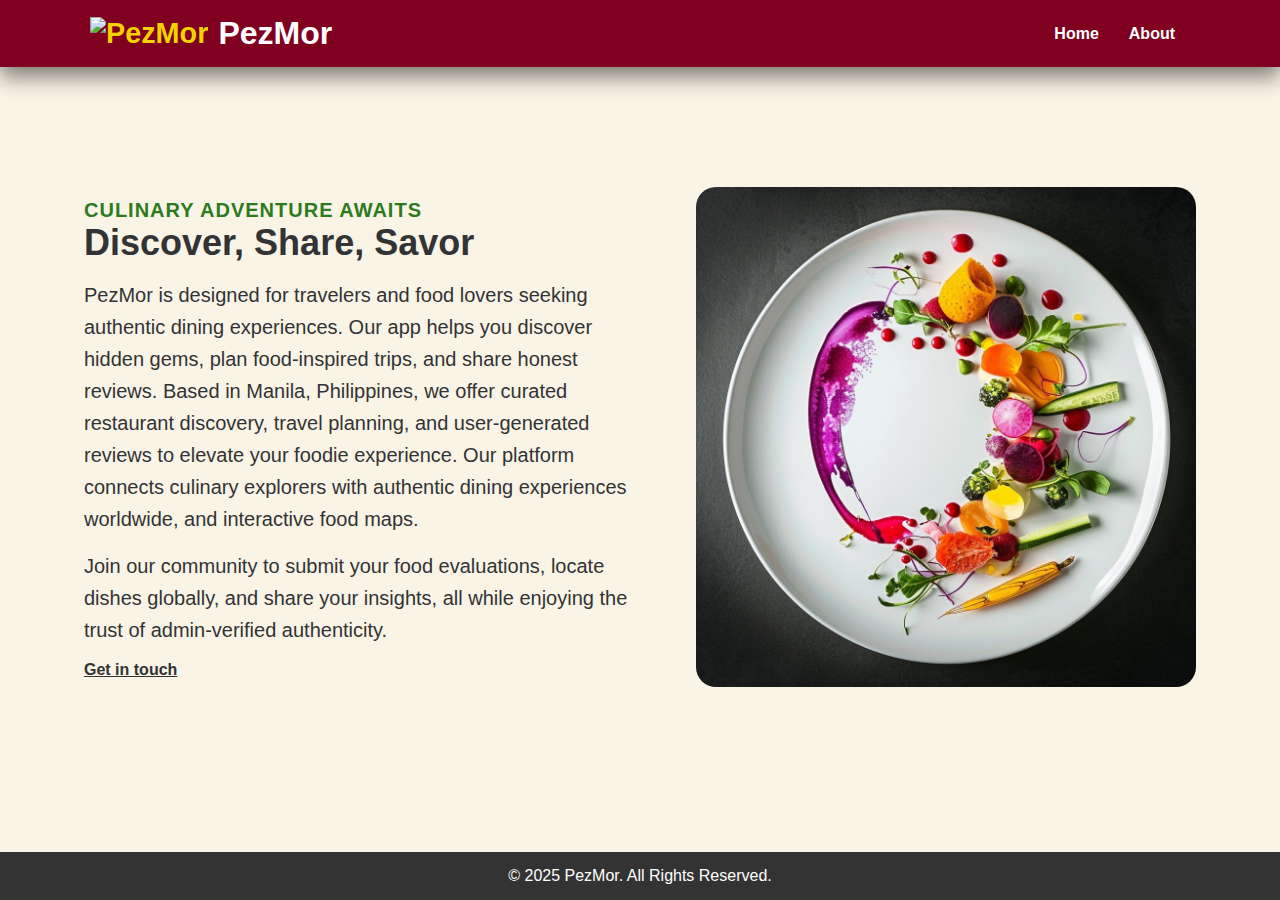
==== pages/about/index.html @ 9b4613b2 "feat(about): add initial About page" ====
<!DOCTYPE html>
<html lang="en">
<head>
    <meta charset="UTF-8">
    <meta name="viewport" content="width=device-width, initial-scale=1.0">
    <link rel="stylesheet" href="assets\css\style.css">
    <title>PezMor - About Us</title>
</head>
<body>
    <!-- Header & Navigation -->
    <header>
        <div class="container">
            <div class="logo">
                <a href="index.html">
                    <img src="../../Logo/logov2.png" alt="PezMor" width="50">
                </a>
            </div>
            <a href="index.html">
                <h1>PezMor</h1>
            </a>

            <!-- Hamburger Button -->
            <button class="hamburger" onclick="toggleMenu()">☰</button>

            <!-- Navigation Menu -->
            <nav id="nav-menu">
                <ul>
                    <li><a href="../../index.html"><strong>Home</strong></a></li>
                    <li><a href="index.html"><strong>About</strong></a></li>
                </ul>
            </nav>
        </div>
    </header>

    <!-- About Us --->
    <section class="about">
        <div class="container about-content">
            <div class="text-section">
                <h5 class="highlight">CULINARY ADVENTURE AWAITS</h5>
                <h2>Discover, Share, Savor</h2>
                <p>
                    PezMor is designed for travelers and food lovers seeking authentic dining experiences. Our app helps you discover hidden gems, plan food-inspired trips, and share honest reviews. Based in Manila, Philippines, we offer curated restaurant discovery, travel planning, and user-generated reviews to elevate your foodie experience. Our platform connects culinary explorers with authentic dining experiences worldwide, and interactive food maps.
                </p>
                <p>
                    Join our community to submit your food evaluations, locate dishes globally, 
                    and share your insights, all while enjoying the trust of admin-verified authenticity.
                </p>
                <a href="#" class="contact-link">Get in touch</a>
            </div>
            <div class="image-section">
                <img src="../../assets/img/about.png" alt="Culinary Experience">
            </div>
        </div>
    </section>

    <!-- Footer -->
    <footer>
        <p>&copy; 2025 PezMor. All Rights Reserved.</p>
    </footer>

    <!-- JS for Hamburger -->
    <script>
        document.addEventListener("DOMContentLoaded", function () {
        const hamburger = document.querySelector(".hamburger");
        const navMenu = document.querySelector("#nav-menu");

        hamburger.addEventListener("click", function () {
            navMenu.classList.toggle("active");
        });
    });
    </script>
</body>
</html>
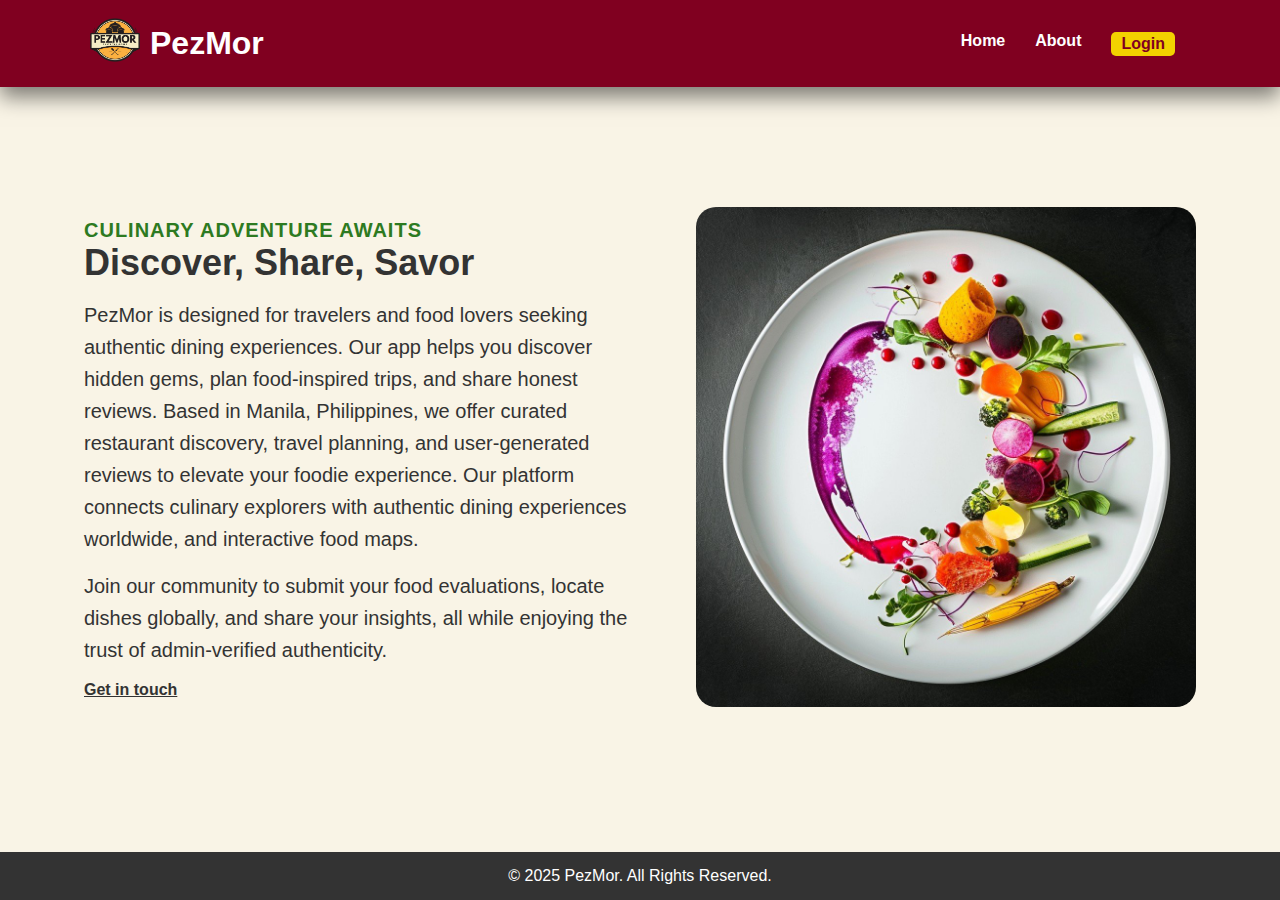
==== commit aa9a1d91: "feat(auth): add login popup functionality" ====
--- a/pages/about/index.html
+++ b/pages/about/index.html
@@ -3,7 +3,8 @@
 <head>
     <meta charset="UTF-8">
     <meta name="viewport" content="width=device-width, initial-scale=1.0">
-    <link rel="stylesheet" href="assets\css\style.css">
+    <link rel="stylesheet" href="/assets/css/login.css"> <!-- login CSS -->
+    <link rel="stylesheet" href="assets/css/style.css">
     <title>PezMor - About Us</title>
 </head>
 <body>
@@ -12,10 +13,10 @@
         <div class="container">
             <div class="logo">
                 <a href="index.html">
-                    <img src="../../Logo/logov2.png" alt="PezMor" width="50">
+                    <img src="../../assets/img/logo.png" alt="PezMor" width="50">
                 </a>
             </div>
-            <a href="index.html">
+            <a href="../../index.html">
                 <h1>PezMor</h1>
             </a>
 
@@ -27,6 +28,7 @@
                 <ul>
                     <li><a href="../../index.html"><strong>Home</strong></a></li>
                     <li><a href="index.html"><strong>About</strong></a></li>
+                    <li><a href="#" class="login-trigger">Login</a></li>
                 </ul>
             </nav>
         </div>
@@ -58,16 +60,8 @@
         <p>&copy; 2025 PezMor. All Rights Reserved.</p>
     </footer>
 
-    <!-- JS for Hamburger -->
-    <script>
-        document.addEventListener("DOMContentLoaded", function () {
-        const hamburger = document.querySelector(".hamburger");
-        const navMenu = document.querySelector("#nav-menu");
+    <!-- Global script for login and hamburger -->
+    <script src="/assets/js/script.js" defer></script>
 
-        hamburger.addEventListener("click", function () {
-            navMenu.classList.toggle("active");
-        });
-    });
-    </script>
 </body>
 </html>--- a/assets/css/login.css
+++ b/assets/css/login.css
@@ -0,0 +1,131 @@
+/* Login Popup Styling */
+#login-popup {
+    position: fixed;
+    top: 50%;
+    left: 50%;
+    transform: translate(-50%, -50%);
+    width: 350px;
+    background: white;
+    border-radius: 8px;
+    box-shadow: 0 10px 25px rgba(0, 0, 0, 0.3);
+    padding: 20px;
+    text-align: center;
+    display: none;
+    z-index: 1000;
+}
+
+/* Ensure the overlay is behind the popup */
+.popup-overlay {
+    position: fixed;
+    top: 0;
+    left: 0;
+    width: 100%;
+    height: 100%;
+    background: rgba(0, 0, 0, 0.5);
+    z-index: 999;
+}
+
+.popup-content h2 {
+    font-size: 22px;
+    margin-bottom: 15px;
+    color: #800020; /* Matching your theme */
+}
+
+/* Ensure the popup is on top */
+.popup-content {
+    position: fixed;
+    top: 50%;
+    left: 50%;
+    transform: translate(-50%, -50%);
+    background: white;
+    padding: 20px;
+    border-radius: 10px;
+    box-shadow: 0px 0px 10px rgba(0, 0, 0, 0.3);
+    z-index: 1000;
+    width: 350px;
+}
+
+.role-selection {
+    display: flex;
+    justify-content: center;
+    gap: 15px;
+    margin-bottom: 15px;
+}
+
+.role-selection label {
+    font-size: 14px;
+    color: #333;
+    cursor: pointer;
+}
+
+.input-group {
+    text-align: left;
+    margin-bottom: 15px;
+}
+
+.input-group label {
+    display: block;
+    font-weight: bold;
+    margin-bottom: 5px;
+    color: #444;
+}
+
+.input-group input {
+    width: 100%;
+    padding: 10px;
+    border: 1px solid #ccc;
+    border-radius: 5px;
+    font-size: 14px;
+}
+
+.login-btn {
+    width: 100%;
+    background: #800020;
+    color: white;
+    padding: 10px;
+    border: none;
+    border-radius: 5px;
+    font-size: 16px;
+    cursor: pointer;
+    transition: background 0.3s ease;
+}
+
+.login-btn:hover {
+    background: #ffd700;
+}
+
+.close-btn {
+    position: absolute;
+    top: 10px;
+    right: 15px;
+    cursor: pointer;
+    font-size: 20px;
+    font-weight: bold;
+    color: #800020;
+}
+
+.close-btn:hover {
+    color: black;
+}
+
+.popup-content input,
+.popup-content button {
+    position: relative;
+    z-index: 1001;
+}
+
+/* Styles for Login Button in Navbar */
+nav ul li:last-child a {
+    background: #f2d200; /* Gold color */
+    color: #800020; /* Dark red text */
+    padding: 3px 10px; 
+    border-radius: 5px;
+    font-weight: bold;
+    transition: background 0.3s ease, color 0.3s ease;
+}
+
+nav ul li:last-child a:hover {
+    background: #ffd700; /* Lighter gold */
+    color: #ffffff; /* Darker red for contrast */
+}
+
--- a/pages/about/assets/css/style.css
+++ b/pages/about/assets/css/style.css
@@ -0,0 +1,313 @@
+/* Reset & Global Styles */
+* {
+    margin: 0;
+    padding: 0;
+    box-sizing: border-box;
+    font-family: Arial, sans-serif;
+}
+
+body {
+    background-color: #f9f4e6; /*  Soft cream color */
+    color: #333;
+    display: flex;
+    flex-direction: column;
+    min-height: 100vh;
+}
+
+/* Header */
+header {
+    background-color: #800020;
+    color: white;
+    padding: 15px 0;
+    box-shadow: 0 10px 20px rgba(0, 0, 0, 0.5);
+    position: relative;
+    z-index: 10;
+}
+
+.container {
+    width: 90%;
+    max-width: 1100px;
+    margin: 0 auto;
+    display: flex;
+    align-items: center;
+    justify-content: space-between;
+}
+
+.logo {
+    font-size: 1.8em;
+    font-weight: bold;
+    color: #f2d200; /* Gold color */
+    margin-right: 10px; /* Space between logo and h1 */
+}
+
+.logo a {
+    text-decoration: none;
+    color: #f2d200; /* Gold color */
+    transition: color 0.3s ease;
+}
+
+.container h1 {
+    margin: 0; /* Adjust space between the logo and the h1 */
+    font-size: 2em;
+    display: inline-block;
+    color: white;
+}
+
+
+.container h1:hover {
+    color: #ffd700; /* Gold hover effect */
+}
+
+nav {
+    margin-left: auto;
+    display: block;
+}
+
+nav ul {
+    list-style: none;
+    display: flex;
+}
+
+nav ul li {
+    margin: 0 15px;
+    font-size: 20px;
+}
+
+nav ul li a {
+    color: white;
+    text-decoration: none;
+    font-size: 16px;
+    display: block;
+    transition: color 0.3s ease;
+}
+
+/* About Page */
+.about {
+    padding: 100px 0;
+}
+
+.about-content {
+    display: flex;
+    align-items: center;
+    justify-content: center;
+    gap: 50px;
+    flex-wrap: wrap;
+    width: 90%;
+    max-width: 1200px;
+    margin: auto;
+    padding: 20px;
+}
+
+.text-section {
+    flex: 1;
+    min-width: 300px;
+    max-width: 600px;
+    text-align: left;
+}
+
+.text-section h5 {
+    font-size: 20px;
+    color: #2d7a21;
+    text-transform: uppercase;
+    font-weight: bold;
+    letter-spacing: 1px;
+}
+
+.text-section h2 {
+    font-size: 36px;
+    font-weight: bold;
+    margin-bottom: 15px;
+}
+
+.text-section p {
+    font-size: 20px;
+    line-height: 1.6;
+    margin-bottom: 15px;
+}
+
+.contact-link {
+    color: #333;
+    text-decoration: underline;
+    font-weight: bold;
+}
+
+.image-section {
+    flex: 1;
+    text-align: center;
+    min-width: 300px;
+    max-width: 500px;
+}
+
+.image-section img {
+    width: 100%;
+    height: auto;
+    max-width: 600px;
+    border-radius: 20px;
+}
+
+/* When the hamburger menu is open, change the background color */
+nav.active ul {
+    background-color: #f9f4e6; /* Soft Cream Color */
+    padding: 10px 0;
+    border-radius: 5px;
+}
+
+/* Change text color when menu expands */
+nav.active ul li a {
+    color: #800020; /* Dark red text for contrast */
+}
+
+nav ul li a:hover {
+    color: #ffd700; /* Gold hover effect */
+}
+
+/* Footer */
+footer {
+    background: #333;
+    color: white;
+    text-align: center;
+    padding: 15px 0;
+    width: 100%;
+    margin-top: auto;
+}
+
+img {
+    max-width: 100%;
+    height: auto;
+}
+
+/* Hamburger Button */
+.hamburger {
+    display: none; /* Hide on large screens */
+    font-size: 28px;
+    background: none;
+    border: none;
+    color: white;
+    cursor: pointer;
+}
+
+/* ================= RESPONSIVE DESIGN ================== */
+
+/* 🌟 Extra Large Screens (4K Displays) */
+@media (min-width: 1800px) {
+    .container {
+        max-width: 1600px;
+    }
+    .hero-content h2 {
+        font-size: 60px;
+    }
+    .hero-content p {
+        font-size: 24px;
+    }
+}
+
+/* 💻 Large Screens (Desktops & Laptops) */
+@media (min-width: 1200px) and (max-width: 1799px) {
+    .hero-content h2 {
+        font-size: 50px;
+    }
+    .hero-content p {
+        font-size: 20px;
+    }
+}
+
+/* 📱 Medium Screens (Tablets) */
+@media (max-width: 1024px) {
+    .container {
+        width: 95%;
+    }
+    .hero-content h2 {
+        font-size: 35px;
+    }
+    .hero-content p {
+        font-size: 16px;
+    }
+
+    /* About */
+    .about-content {
+        flex-direction: column; /* Stack content */
+        text-align: center;
+        padding: 30px;
+    }
+
+    .text-section {
+        order: 1; /* Text first */
+        width: 80%;
+    }
+
+    .image-section {
+        order: 2; /* Image below */
+        width: 80%;
+    }
+
+    .image-section img {
+        max-width: 100%;
+        height: auto;
+    }
+}
+
+/* Small Screens (Mobile) */
+@media (max-width: 768px) {
+    .hamburger {
+        display: block; /* Show on small screens */
+    }
+
+    nav {
+        display: none; /* Hide nav initially */
+        width: 100%;
+        background: #800020;
+        position: absolute;
+        top: 60px; /* Adjust according to header height */
+        left: 0;
+        text-align: center;
+        padding: 10px 0;
+        z-index: 100;
+    }
+
+    nav.active {
+        display: block; /* Show when active */
+    }
+
+    nav ul {
+        flex-direction: column;
+    }
+
+    nav ul li {
+        margin: 10px 0;
+    }
+
+    /* About */
+    .about-content {
+        flex-direction: column; /* Stack items vertically */
+        text-align: center;
+    }
+
+    .text-section {
+        order: 1; /* Ensure text appears first */
+        width: 95%;  /* Make text container wider */
+        max-width: 600px; /* Prevent it from getting too narrow */
+        font-size: 18px; /* Keep text readable */
+        line-height: 1.6; /* Improve spacing */
+        word-break: normal; /* Prevent breaking mid-word */
+        hyphens: auto; /* Improve word wrapping naturally */
+    }
+
+    .image-section {
+        order: 2; /* Image appears below the text */
+    }
+
+    .image-section img {
+        max-width: 90%;
+        height: auto;
+    }
+}
+
+/* Extra Small Screens (Mobile Phones) */
+@media (max-width: 480px) {
+    .hero-content h2 {
+        font-size: 24px;
+    }
+    .hero-content p {
+        font-size: 12px;
+    }
+}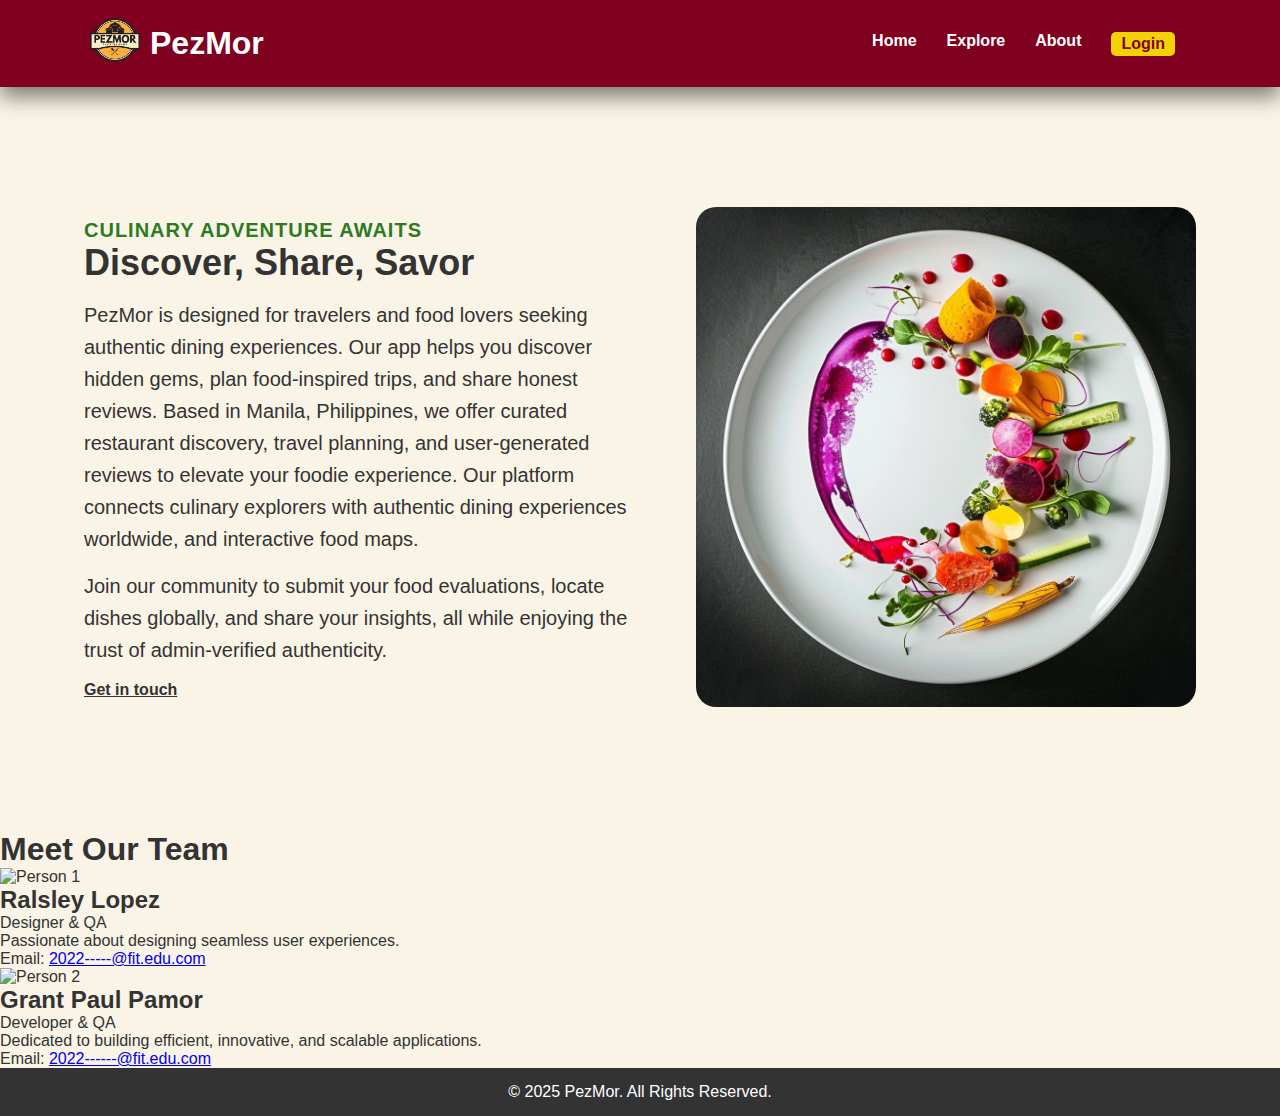
==== commit 774728f1: "feat(about, explore): update About Us page & add Explore page" ====
--- a/pages/about/index.html
+++ b/pages/about/index.html
@@ -27,6 +27,7 @@
             <nav id="nav-menu">
                 <ul>
                     <li><a href="../../index.html"><strong>Home</strong></a></li>
+                    <li><a href="../explore/index.html"><strong>Explore</strong></a></li>
                     <li><a href="index.html"><strong>About</strong></a></li>
                     <li><a href="#" class="login-trigger">Login</a></li>
                 </ul>
@@ -55,6 +56,31 @@
         </div>
     </section>
 
+    <!-- Team Members Section --->
+    <section id="team">
+        <h1>Meet Our Team</h1>
+        <div>
+        <div class="profile-box">
+            <img src="../../assets/img/Person.png" alt="Person 1">
+            <div class="details">
+                <h2>Ralsley Lopez</h2>
+                <p>Designer & QA</p>
+                <p>Passionate about designing seamless user experiences.</p>
+                <p>Email: <a href="mailto:2022-----@fit.edu.com">2022-----@fit.edu.com</a></p>
+            </div>
+        </div>
+
+        <div class="profile-box">
+            <img src="../../assets/img/Person.png" alt="Person 2">
+            <div class="details">
+                <h2>Grant Paul Pamor</h2>
+                <p>Developer & QA</p>
+                <p>Dedicated to building efficient, innovative, and scalable applications.</p>
+                <p>Email: <a href="mailto:2022-----@fit.edu.com">2022------@fit.edu.com</a></p>
+            </div>
+        </div>
+    </section>
+
     <!-- Footer -->
     <footer>
         <p>&copy; 2025 PezMor. All Rights Reserved.</p>
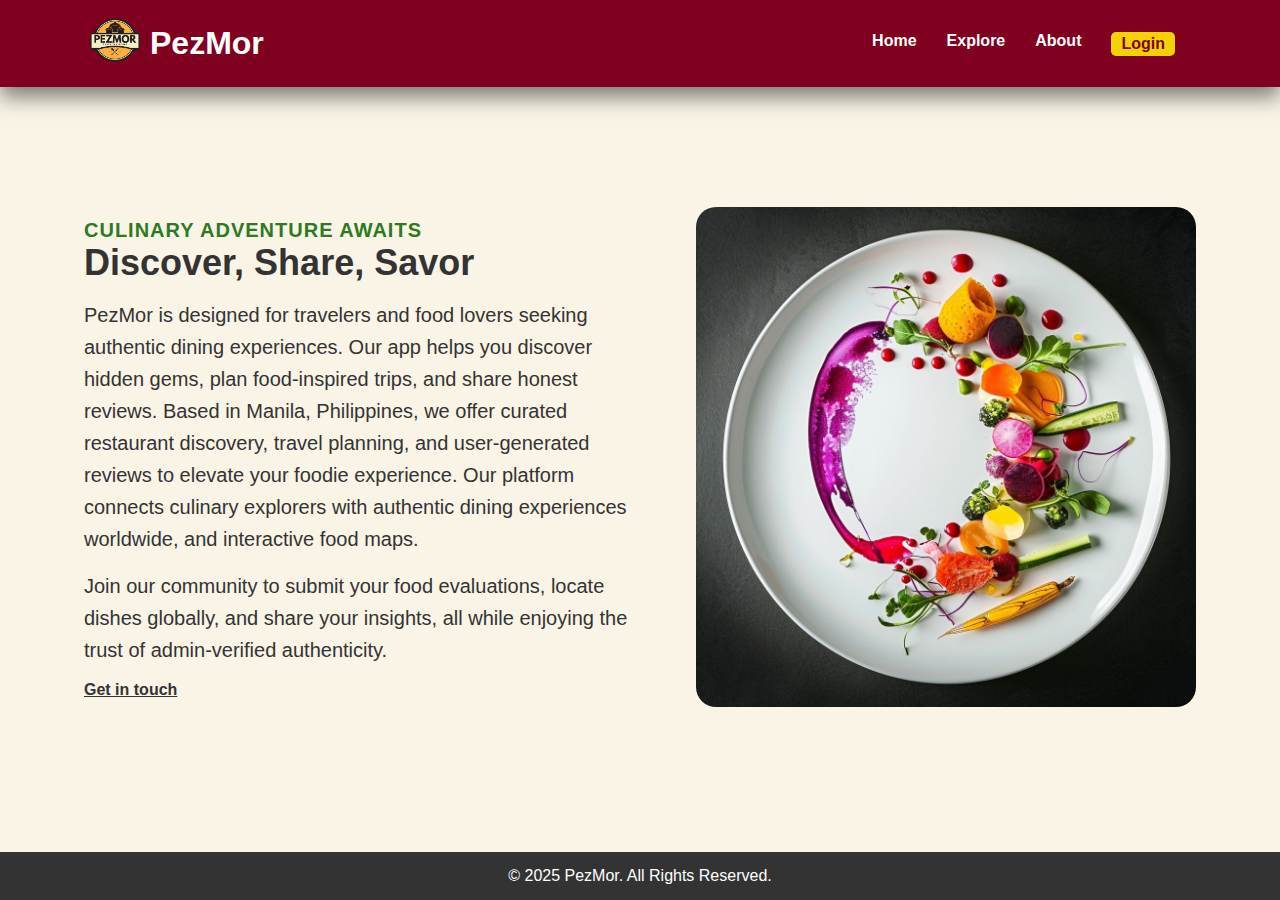
==== commit cd8016fc: "feat(auth, home): implement login functions and update Home page" ====
--- a/pages/about/index.html
+++ b/pages/about/index.html
@@ -27,7 +27,7 @@
             <nav id="nav-menu">
                 <ul>
                     <li><a href="../../index.html"><strong>Home</strong></a></li>
-                    <li><a href="../explore/index.html"><strong>Explore</strong></a></li>
+                    <li><a href="../../pages/explore/index.html"><strong>Explore</strong></a></li>
                     <li><a href="index.html"><strong>About</strong></a></li>
                     <li><a href="#" class="login-trigger">Login</a></li>
                 </ul>
@@ -56,31 +56,6 @@
         </div>
     </section>
 
-    <!-- Team Members Section --->
-    <section id="team">
-        <h1>Meet Our Team</h1>
-        <div>
-        <div class="profile-box">
-            <img src="../../assets/img/Person.png" alt="Person 1">
-            <div class="details">
-                <h2>Ralsley Lopez</h2>
-                <p>Designer & QA</p>
-                <p>Passionate about designing seamless user experiences.</p>
-                <p>Email: <a href="mailto:2022-----@fit.edu.com">2022-----@fit.edu.com</a></p>
-            </div>
-        </div>
-
-        <div class="profile-box">
-            <img src="../../assets/img/Person.png" alt="Person 2">
-            <div class="details">
-                <h2>Grant Paul Pamor</h2>
-                <p>Developer & QA</p>
-                <p>Dedicated to building efficient, innovative, and scalable applications.</p>
-                <p>Email: <a href="mailto:2022-----@fit.edu.com">2022------@fit.edu.com</a></p>
-            </div>
-        </div>
-    </section>
-
     <!-- Footer -->
     <footer>
         <p>&copy; 2025 PezMor. All Rights Reserved.</p>
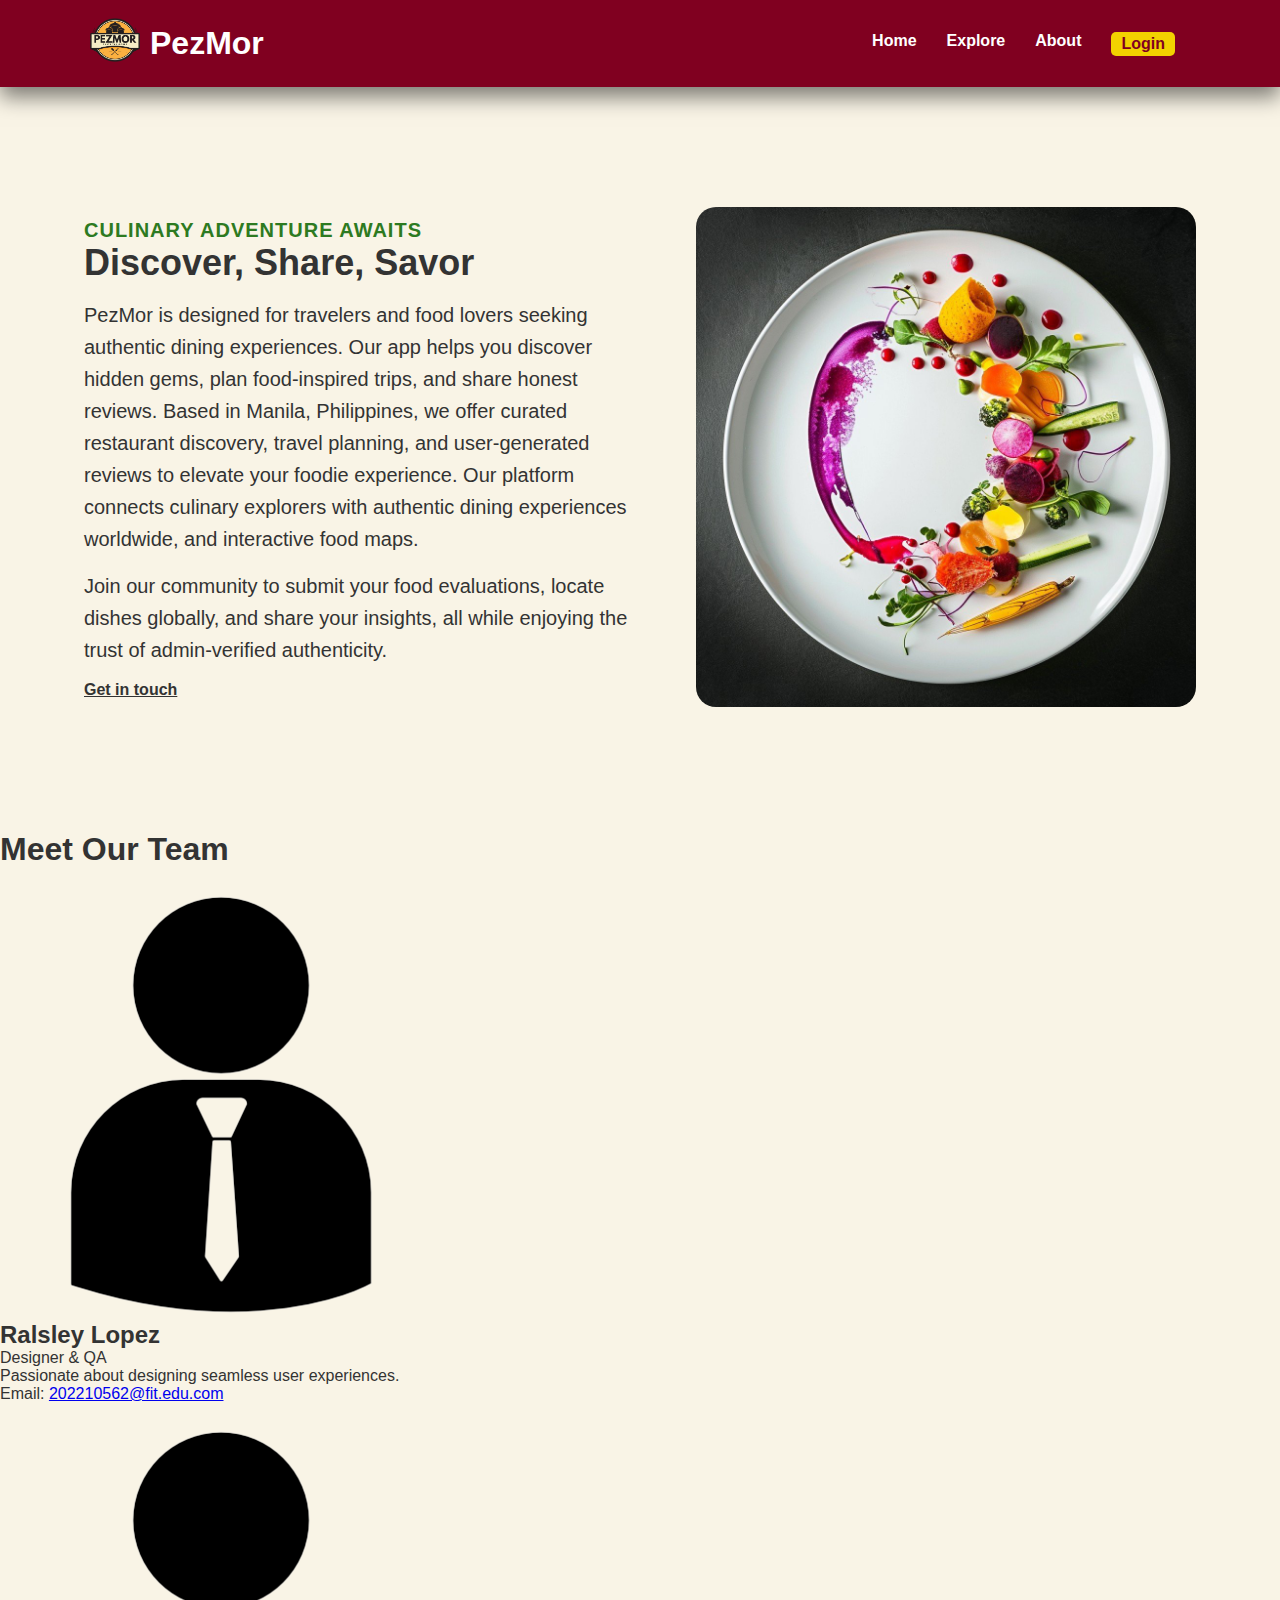
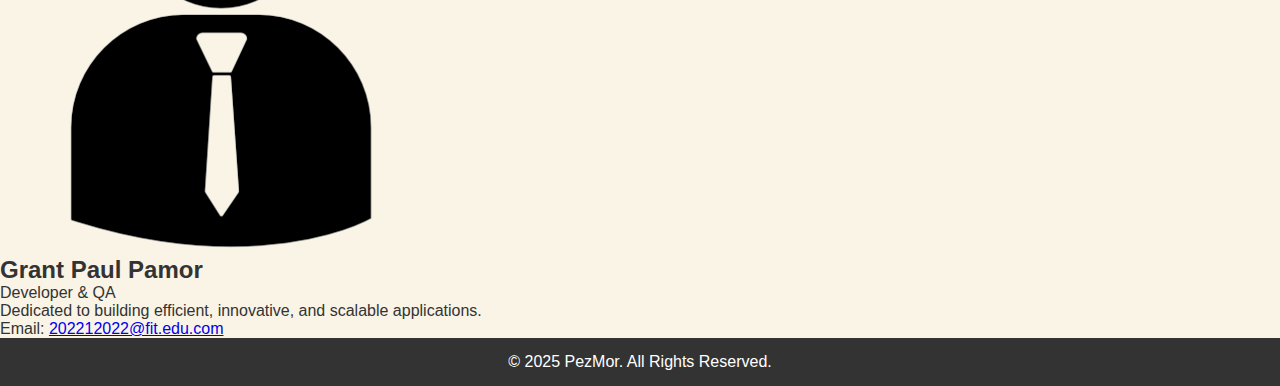
==== commit 90b8d479: "feat(admin, reviewer): add Admin & Reviewer pages with functions" ====
--- a/pages/about/index.html
+++ b/pages/about/index.html
@@ -27,7 +27,7 @@
             <nav id="nav-menu">
                 <ul>
                     <li><a href="../../index.html"><strong>Home</strong></a></li>
-                    <li><a href="../../pages/explore/index.html"><strong>Explore</strong></a></li>
+                    <li><a href="../explore/index.html"><strong>Explore</strong></a></li>
                     <li><a href="index.html"><strong>About</strong></a></li>
                     <li><a href="#" class="login-trigger">Login</a></li>
                 </ul>
@@ -56,6 +56,31 @@
         </div>
     </section>
 
+    <!-- Team Members Section --->
+    <section id="team">
+        <h1>Meet Our Team</h1>
+        <div>
+        <div class="profile-box">
+            <img src="../../assets/img/Person.png" alt="Person 1">
+            <div class="details">
+                <h2>Ralsley Lopez</h2>
+                <p>Designer & QA</p>
+                <p>Passionate about designing seamless user experiences.</p>
+                <p>Email: <a href="mailto:202210562@fit.edu.com">202210562@fit.edu.com</a></p>
+            </div>
+        </div>
+
+        <div class="profile-box">
+            <img src="../../assets/img/Person.png" alt="Person 2">
+            <div class="details">
+                <h2>Grant Paul Pamor</h2>
+                <p>Developer & QA</p>
+                <p>Dedicated to building efficient, innovative, and scalable applications.</p>
+                <p>Email: <a href="mailto:202212022@fit.edu.com">202212022@fit.edu.com</a></p>
+            </div>
+        </div>
+    </section>
+
     <!-- Footer -->
     <footer>
         <p>&copy; 2025 PezMor. All Rights Reserved.</p>
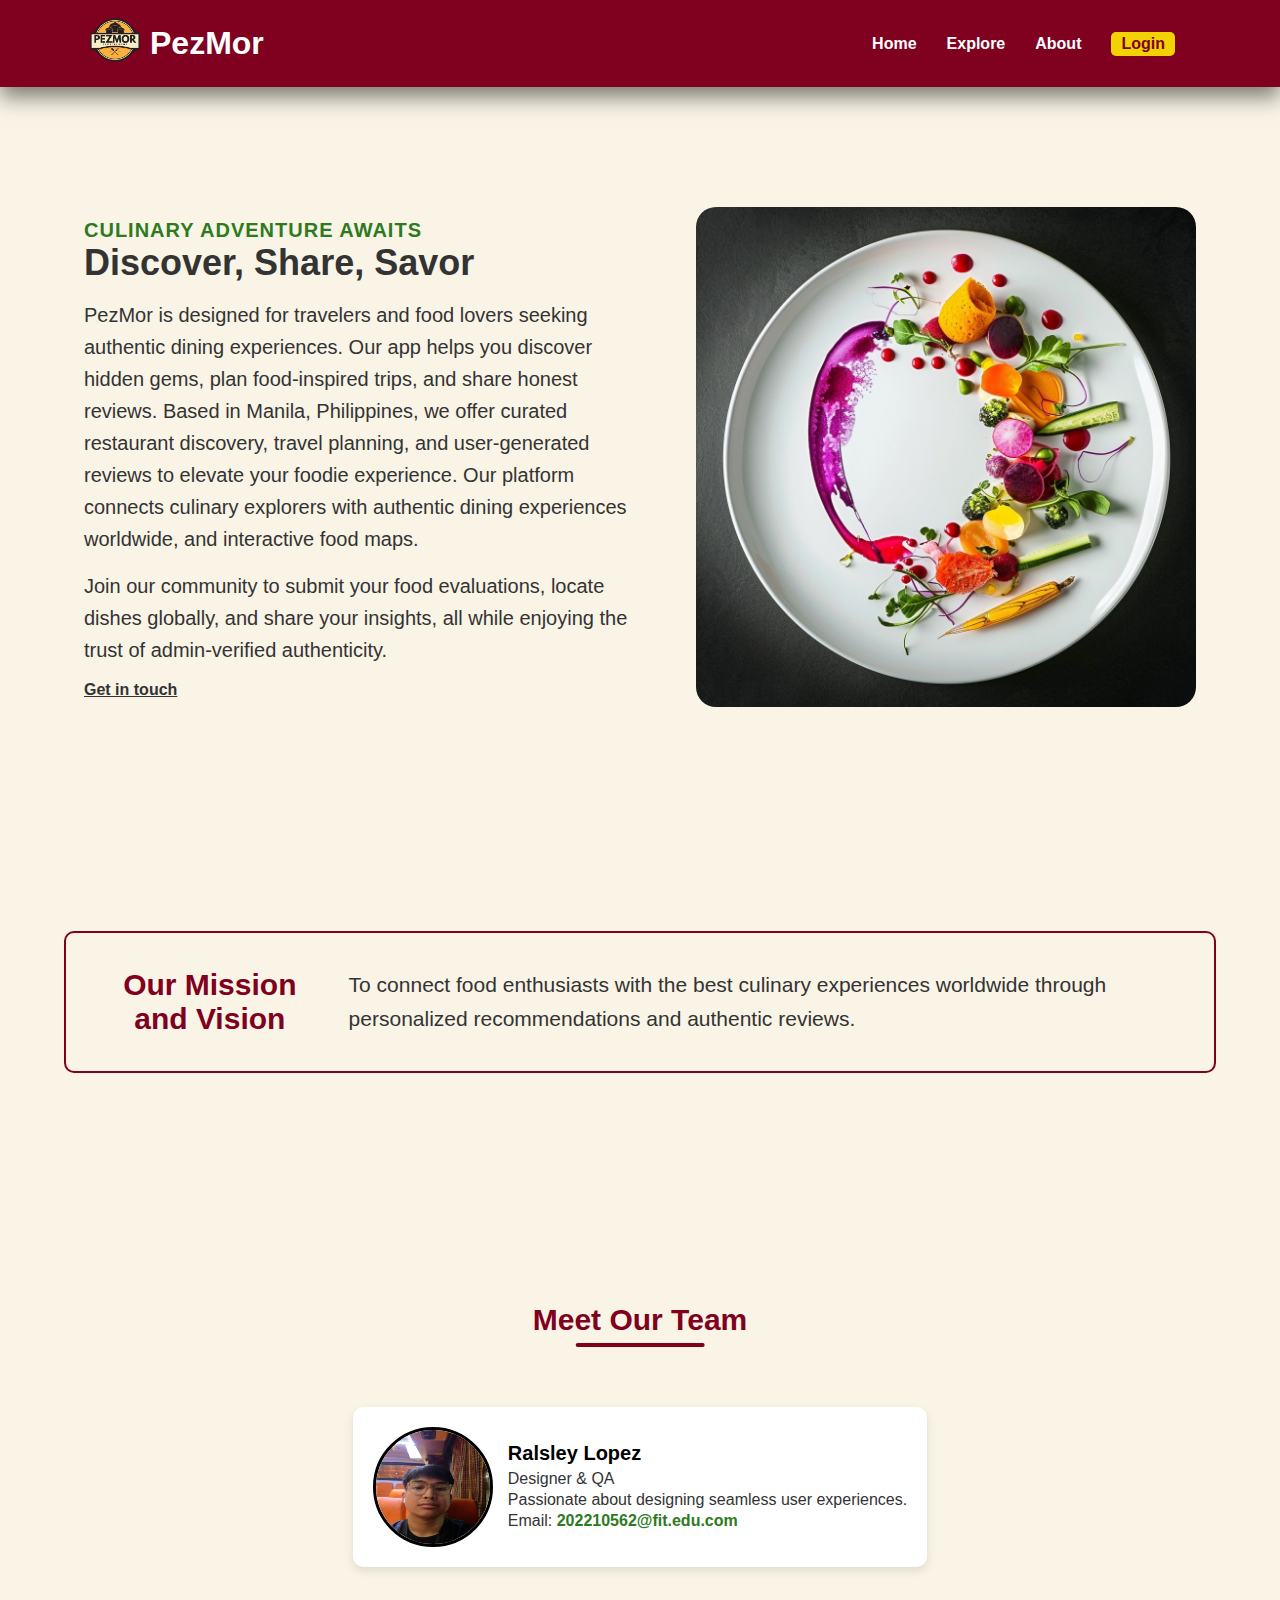
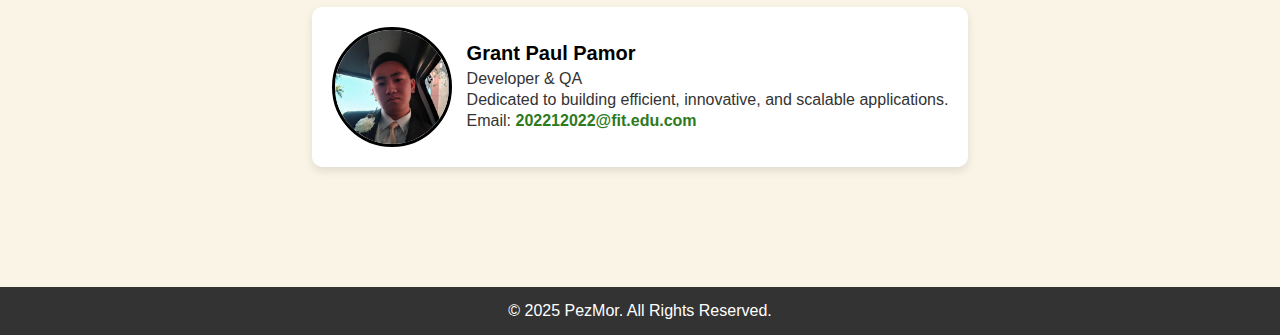
==== commit 7a8b5f47: "feat: Redesign Explore page and update About page" ====
--- a/pages/about/index.html
+++ b/pages/about/index.html
@@ -56,12 +56,20 @@
         </div>
     </section>
 
+    <!-- Mission and Vision Section --->
+    <section class="mission-vision">
+        <div class="container">
+            <h2>Our Mission and Vision</h2>
+            <p>To connect food enthusiasts with the best culinary experiences worldwide through personalized recommendations and authentic reviews.</p>
+        </div>
+    </section>
+
     <!-- Team Members Section --->
     <section id="team">
-        <h1>Meet Our Team</h1>
+        <h3>Meet Our Team</h3>
         <div>
         <div class="profile-box">
-            <img src="../../assets/img/Person.png" alt="Person 1">
+            <img src="../../assets/img/Ralsley.jpg" alt="Person 1">
             <div class="details">
                 <h2>Ralsley Lopez</h2>
                 <p>Designer & QA</p>
@@ -71,7 +79,7 @@
         </div>
 
         <div class="profile-box">
-            <img src="../../assets/img/Person.png" alt="Person 2">
+            <img src="../../assets/img/Grant.png" alt="Person 2">
             <div class="details">
                 <h2>Grant Paul Pamor</h2>
                 <p>Developer & QA</p>
--- a/pages/about/assets/css/style.css
+++ b/pages/about/assets/css/style.css
@@ -71,6 +71,8 @@
 nav ul li {
     margin: 0 15px;
     font-size: 20px;
+    display: flex;
+    align-items: center;
 }
 
 nav ul li a {
@@ -144,6 +146,123 @@
     max-width: 600px;
     border-radius: 20px;
 }
+
+/* Mission and Vision Section */
+.mission-vision {
+    padding: 100px 0;
+}
+
+.mission-vision .container {
+    width: 90%;
+    max-width: 1200px;
+    margin: auto;
+    text-align: center; /* Center the content */
+    border: 2px solid #800020; /* Add a border with a specified color and width */
+    padding: 20px; /* Add padding inside the border */
+    border-radius: 10px; /* Optional: Add rounded corners */
+}
+
+.mission-vision h2 {
+    font-size: 30px;
+    font-weight: bold;
+    margin: 15px;
+    color: #800020; /* Red color for the h2 */
+}
+
+.mission-vision p {
+    font-size: 21px;
+    line-height: 1.6;
+    margin: 15px;
+    text-align: left;
+    color: #333; /* Dark text color */
+}
+
+/* Team Section */
+#team {
+    text-align: center;
+    padding: 100px 0; /* Add padding for spacing */
+}
+
+#team h3 {
+    font-size: 30px; /* Larger font size for the h1 */
+    font-weight: bold;
+    color: #800020; /* Dark red color */
+    margin-bottom: 40px; /* Space below the h1 */
+    position: relative; /* Position for decorative elements */
+    display: inline-block; /* Inline-block for centering */
+    padding-bottom: 10px; /* Padding for the underline */
+}
+
+#team h3::after {
+    content: ''; /* Decorative underline */
+    position: absolute; /* Position it absolutely */
+    left: 50%; /* Center it horizontally */
+    bottom: 0; /* Align it to the bottom */
+    transform: translateX(-50%); /* Center it */
+    width: 60%; /* Width of the underline */
+    height: 4px; /* Height of the underline */
+    background-color: #800020; /* Dark red color */
+    border-radius: 2px; /* Rounded corners */
+}
+
+.profile-box {
+    display: flex;
+    align-items: center;
+    background: #fff;
+    padding: 20px;
+    border-radius: 10px;
+    box-shadow: 0px 4px 10px rgba(0, 0, 0, 0.1);
+    margin-bottom: 15px;
+    max-width: 850px;
+    text-align: left;
+    margin: 20px;
+}
+
+.profile-box {
+    display: flex;
+    align-items: center;
+    margin-bottom: 20px;
+}
+
+.profile-box img {
+    width: 120px;
+    height: 120px;
+    border-radius: 50%;
+    margin-right: 15px;
+    border: 3px solid #000000;
+}
+
+.details h2 {
+    color: #000000;
+    font-size: 20px;
+    margin-bottom: 5px;
+}
+
+.details p {
+    margin: 3px 0;
+    font-size: 16px;
+    color: #333;
+}
+
+.details a {
+    color: #2d7a21;
+    font-weight: bold;
+    text-decoration: none;
+}
+
+.details a:hover {
+    text-decoration: underline;
+}
+
+#team {
+    text-align: center;
+    margin-top: 30px;
+}
+
+.profile-box {
+    display: inline-flex;
+}
+
 
 /* When the hamburger menu is open, change the background color */
 nav.active ul {
